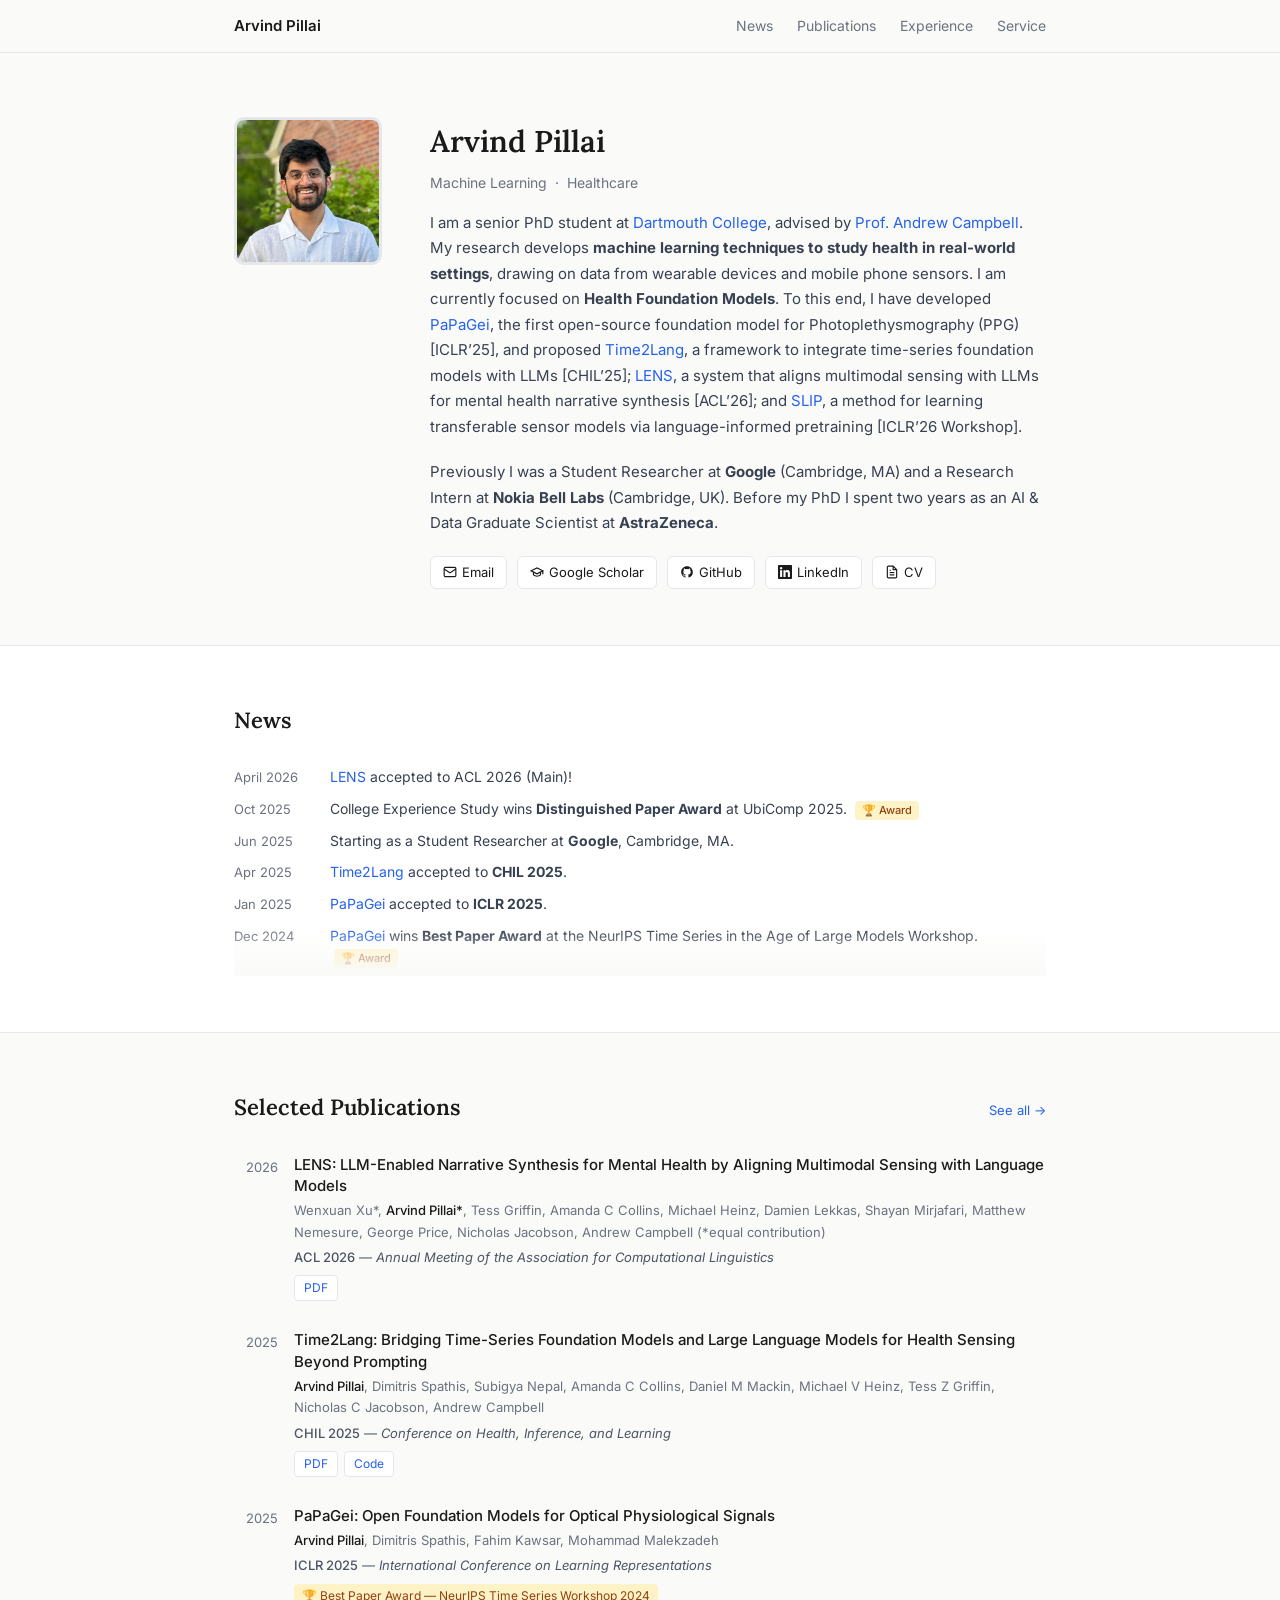
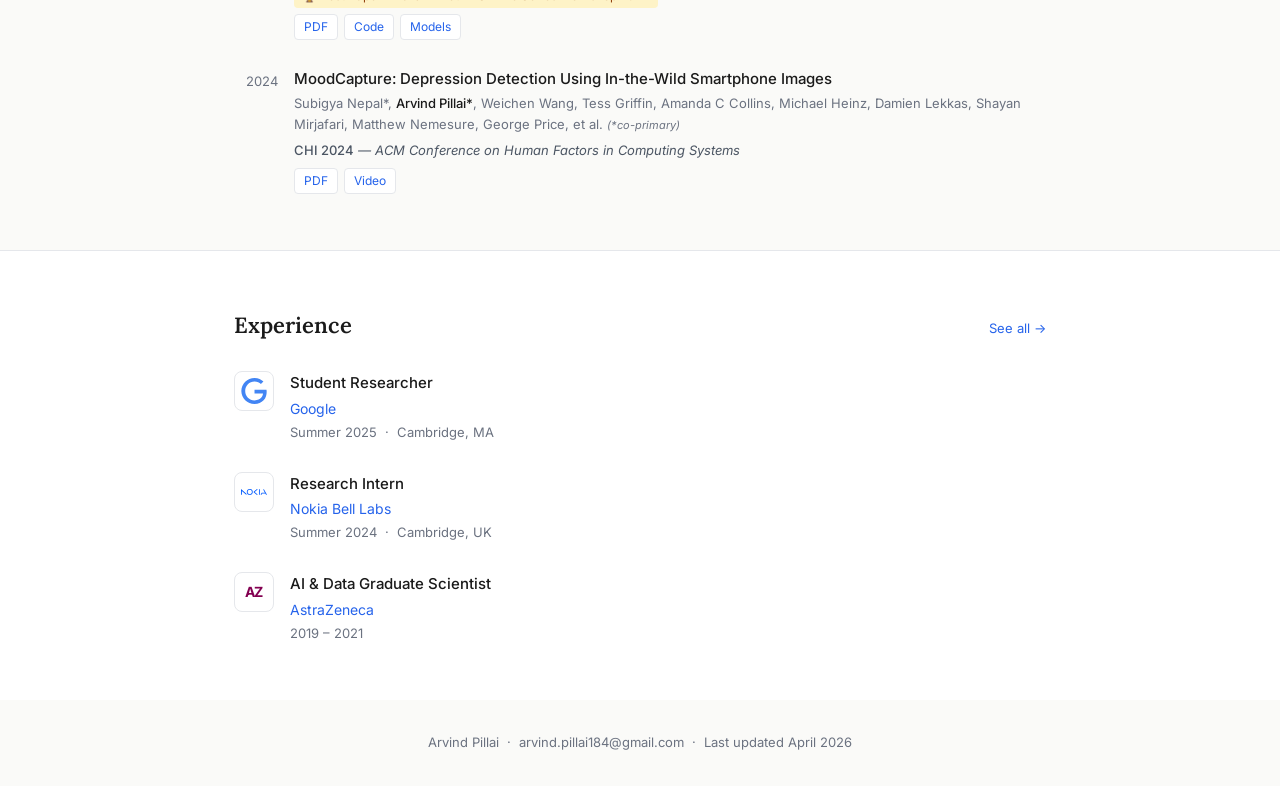
==== index.html @ 7fcdfd25 "update style" ====
<!DOCTYPE html>
<html lang="en">
<head>
  <meta charset="UTF-8" />
  <meta name="viewport" content="width=device-width, initial-scale=1.0" />
  <title>Arvind Pillai</title>
  <link rel="preconnect" href="https://fonts.googleapis.com" />
  <link rel="preconnect" href="https://fonts.gstatic.com" crossorigin />
  <link href="https://fonts.googleapis.com/css2?family=Inter:wght@300;400;500;600&family=Lora:ital,wght@0,400;0,600;1,400&display=swap" rel="stylesheet" />
  <link rel="stylesheet" href="style.css" />
</head>
<body>

<!-- Navigation -->
<nav>
  <div class="nav-inner">
    <a class="nav-name" href="#about">Arvind Pillai</a>
    <div class="nav-links">
      <a href="#news">News</a>
      <a href="publications.html">Publications</a>
      <a href="experience.html">Experience</a>
      <a href="service.html">Service</a>
    </div>
  </div>
</nav>

<!-- About -->
<section id="about">
  <div class="container">
    <div class="hero">
      <div class="hero-photo">
        <img src="assets/arvind.jpg" alt="Arvind Pillai" />
      </div>
      <div class="hero-info">
        <h1>Arvind Pillai</h1>
        <p class="hero-title">Machine Learning &nbsp;·&nbsp; Healthcare</p>
        <p class="hero-bio">
          I am a senior PhD student at <a href="https://home.dartmouth.edu" class="accent-link">Dartmouth College</a>,
          advised by <a href="https://www.cs.dartmouth.edu/~campbell/" class="accent-link">Prof. Andrew Campbell</a>.
          My research develops <strong>machine learning techniques to study health in real-world settings</strong>,
          drawing on data from wearable devices and mobile phone sensors. I am currently focused on <strong>Health Foundation Models</strong>.
          To this end, I have developed <a href="https://arxiv.org/abs/2410.20542" class="accent-link">PaPaGei</a>,
          the first open-source foundation model for Photoplethysmography (PPG) [ICLR’25], and proposed <a href="https://arxiv.org/abs/2502.07608" class="accent-link">Time2Lang</a>, a framework to integrate time-series foundation models with LLMs [CHIL’25]; <a href="https://arxiv.org/abs/2512.23025" class="accent-link">LENS</a>, a system that aligns multimodal sensing with LLMs for mental health narrative synthesis [ACL’26]; and <a href="https://arxiv.org/abs/2603.11950" class="accent-link">SLIP</a>, a method for learning transferable sensor models via language-informed pretraining [ICLR’26 Workshop].
        </p>
        <p class="hero-bio" style="margin-bottom:20px">
          Previously I was a Student Researcher at <strong>Google</strong> (Cambridge, MA) and
          a Research Intern at <strong>Nokia Bell Labs</strong> (Cambridge, UK).
          Before my PhD I spent two years as an AI &amp; Data Graduate Scientist at <strong>AstraZeneca</strong>.
        </p>
        <div class="hero-links">
          <a href="mailto:arvind.pillai184@gmail.com">
            <svg width="14" height="14" viewBox="0 0 24 24" fill="none" stroke="currentColor" stroke-width="2"><rect x="2" y="4" width="20" height="16" rx="2"/><path d="m22 7-8.97 5.7a1.94 1.94 0 0 1-2.06 0L2 7"/></svg>
            Email
          </a>
          <a href="https://scholar.google.com/citations?user=XvaYhvEAAAAJ" target="_blank">
            <svg width="14" height="14" viewBox="0 0 24 24" fill="none" stroke="currentColor" stroke-width="2"><path d="M22 10v6M2 10l10-5 10 5-10 5z"/><path d="M6 12v5c3 3 9 3 12 0v-5"/></svg>
            Google Scholar
          </a>
          <a href="https://github.com/arvind1609" target="_blank">
            <svg width="14" height="14" viewBox="0 0 24 24" fill="currentColor"><path d="M12 2C6.477 2 2 6.484 2 12.017c0 4.425 2.865 8.18 6.839 9.504.5.092.682-.217.682-.483 0-.237-.008-.868-.013-1.703-2.782.605-3.369-1.343-3.369-1.343-.454-1.158-1.11-1.466-1.11-1.466-.908-.62.069-.608.069-.608 1.003.07 1.531 1.032 1.531 1.032.892 1.53 2.341 1.088 2.91.832.092-.647.35-1.088.636-1.338-2.22-.253-4.555-1.113-4.555-4.951 0-1.093.39-1.988 1.029-2.688-.103-.253-.446-1.272.098-2.65 0 0 .84-.27 2.75 1.026A9.564 9.564 0 0 1 12 6.844a9.59 9.59 0 0 1 2.504.337c1.909-1.296 2.747-1.027 2.747-1.027.546 1.379.202 2.398.1 2.651.64.7 1.028 1.595 1.028 2.688 0 3.848-2.339 4.695-4.566 4.943.359.309.678.92.678 1.855 0 1.338-.012 2.419-.012 2.747 0 .268.18.58.688.482A10.02 10.02 0 0 0 22 12.017C22 6.484 17.522 2 12 2z"/></svg>
            GitHub
          </a>
          <a href="https://linkedin.com/in/arvindpillai184" target="_blank">
            <svg width="14" height="14" viewBox="0 0 24 24" fill="currentColor"><path d="M20.447 20.452h-3.554v-5.569c0-1.328-.027-3.037-1.852-3.037-1.853 0-2.136 1.445-2.136 2.939v5.667H9.351V9h3.414v1.561h.046c.477-.9 1.637-1.85 3.37-1.85 3.601 0 4.267 2.37 4.267 5.455v6.286zM5.337 7.433a2.062 2.062 0 0 1-2.063-2.065 2.064 2.064 0 1 1 2.063 2.065zm1.782 13.019H3.555V9h3.564v11.452zM22.225 0H1.771C.792 0 0 .774 0 1.729v20.542C0 23.227.792 24 1.771 24h20.451C23.2 24 24 23.227 24 22.271V1.729C24 .774 23.2 0 22.222 0h.003z"/></svg>
            LinkedIn
          </a>
          <a href="assets/Arvind_CV_260308.pdf" target="_blank">
            <svg width="14" height="14" viewBox="0 0 24 24" fill="none" stroke="currentColor" stroke-width="2"><path d="M14 2H6a2 2 0 0 0-2 2v16a2 2 0 0 0 2 2h12a2 2 0 0 0 2-2V8z"/><polyline points="14 2 14 8 20 8"/><line x1="16" y1="13" x2="8" y2="13"/><line x1="16" y1="17" x2="8" y2="17"/><polyline points="10 9 9 9 8 9"/></svg>
            CV
          </a>
        </div>
      </div>
    </div>
  </div>
</section>

<!-- News -->
<section id="news">
  <div class="container">
    <h2>News</h2>
    <div class="news-scroll"><div class="news-list">
      <div class="news-item">
        <span class="news-date">April 2026</span>
        <span class="news-text"><a href="https://arxiv.org/abs/2512.23025">LENS</a> accepted to ACL 2026 (Main)!</span>
      </div>
      <div class="news-item">
        <span class="news-date">Oct 2025</span>
        <span class="news-text">College Experience Study wins <strong>Distinguished Paper Award</strong> at UbiComp 2025. <span class="badge badge-award">🏆 Award</span></span>
      </div>
      <div class="news-item">
        <span class="news-date">Jun 2025</span>
        <span class="news-text">Starting as a Student Researcher at <strong>Google</strong>, Cambridge, MA.</span>
      </div>
      <div class="news-item">
        <span class="news-date">Apr 2025</span>
        <span class="news-text"><a href="https://arxiv.org/abs/2502.07608">Time2Lang</a> accepted to <strong>CHIL 2025</strong>.</span>
      </div>
      <div class="news-item">
        <span class="news-date">Jan 2025</span>
        <span class="news-text"><a href="https://arxiv.org/abs/2410.20542">PaPaGei</a> accepted to <strong>ICLR 2025</strong>.</span>
      </div>
      <div class="news-item">
        <span class="news-date">Dec 2024</span>
        <span class="news-text"><a href="https://arxiv.org/abs/2410.20542">PaPaGei</a> wins <strong>Best Paper Award</strong> at the NeurIPS Time Series in the Age of Large Models Workshop. <span class="badge badge-award">🏆 Award</span></span>
      </div>
      <div class="news-item">
        <span class="news-date">Oct 2024</span>
        <span class="news-text"><a href="https://arxiv.org/abs/2410.20542">PaPaGei</a> foundation model released with paper, models, and code.</span>
      </div>
      <div class="news-item">
        <span class="news-date">Jun 2024</span>
        <span class="news-text">Interning at <strong>Nokia Bell Labs</strong>, Cambridge, UK.</span>
      </div>
      <div class="news-item">
        <span class="news-date">May 2024</span>
        <span class="news-text">Presented <a href="https://dl.acm.org/doi/full/10.1145/3613904.3642680">MoodCapture</a> at CHI 2024 in Honolulu.</span>
      </div>
    </div></div>
  </div>
</section>

<!-- Selected Publications -->
<section id="publications">
  <div class="container">
    <div class="section-header">
      <h2>Selected Publications</h2>
      <a class="see-all" href="publications.html">See all →</a>
    </div>
    <div class="pub-list">

      <!-- LENS -->
      <div class="pub">
        <span class="pub-year">2026</span>
        <div class="pub-body">
          <p class="pub-title">LENS: LLM-Enabled Narrative Synthesis for Mental Health by Aligning Multimodal Sensing with Language Models</p>
          <p class="pub-authors">
            Wenxuan Xu*, <span class="me">Arvind Pillai*</span>, Tess Griffin, Amanda C Collins, Michael Heinz, Damien Lekkas, Shayan Mirjafari, Matthew Nemesure, George Price, Nicholas Jacobson, Andrew Campbell
            (*equal contribution)
          </p>
          <p class="pub-venue"><span class="venue-name">ACL 2026</span> — Annual Meeting of the Association for Computational Linguistics</p>
          <div class="pub-links">
            <a class="pub-link" href="https://arxiv.org/abs/2512.23025" target="_blank">PDF</a>
          </div>
        </div>
      </div>

      <!-- Time2Lang -->
      <div class="pub">
        <span class="pub-year">2025</span>
        <div class="pub-body">
          <p class="pub-title">Time2Lang: Bridging Time-Series Foundation Models and Large Language Models for Health Sensing Beyond Prompting</p>
          <p class="pub-authors">
            <span class="me">Arvind Pillai</span>, Dimitris Spathis, Subigya Nepal, Amanda C Collins, Daniel M Mackin, Michael V Heinz, Tess Z Griffin, Nicholas C Jacobson, Andrew Campbell
          </p>
          <p class="pub-venue"><span class="venue-name">CHIL 2025</span> — Conference on Health, Inference, and Learning</p>
          <div class="pub-links">
            <a class="pub-link" href="https://arxiv.org/abs/2502.07608" target="_blank">PDF</a>
            <a class="pub-link" href="https://github.com/arvind1609/time2lang" target="_blank">Code</a>
          </div>
        </div>
      </div>

      <!-- PaPaGei -->
      <div class="pub">
        <span class="pub-year">2025</span>
        <div class="pub-body">
          <p class="pub-title">PaPaGei: Open Foundation Models for Optical Physiological Signals</p>
          <p class="pub-authors">
            <span class="me">Arvind Pillai</span>, Dimitris Spathis, Fahim Kawsar, Mohammad Malekzadeh
          </p>
          <p class="pub-venue"><span class="venue-name">ICLR 2025</span> — International Conference on Learning Representations</p>
          <div class="pub-award">🏆 Best Paper Award — NeurIPS Time Series Workshop 2024</div>
          <div class="pub-links">
            <a class="pub-link" href="https://arxiv.org/abs/2410.20542" target="_blank">PDF</a>
            <a class="pub-link" href="https://github.com/Nokia-Bell-Labs/papagei-foundation-model" target="_blank">Code</a>
            <a class="pub-link" href="https://zenodo.org/records/13983110" target="_blank">Models</a>
          </div>
        </div>
      </div>

      <!-- MoodCapture -->
      <div class="pub">
        <span class="pub-year">2024</span>
        <div class="pub-body">
          <p class="pub-title">MoodCapture: Depression Detection Using In-the-Wild Smartphone Images</p>
          <p class="pub-authors">
            Subigya Nepal*, <span class="me">Arvind Pillai*</span>, Weichen Wang, Tess Griffin, Amanda C Collins, Michael Heinz, Damien Lekkas, Shayan Mirjafari, Matthew Nemesure, George Price, et al.
            <em style="font-size:11px;color:var(--muted)">(*co-primary)</em>
          </p>
          <p class="pub-venue"><span class="venue-name">CHI 2024</span> — ACM Conference on Human Factors in Computing Systems</p>
          <div class="pub-links">
            <a class="pub-link" href="https://dl.acm.org/doi/full/10.1145/3613904.3642680" target="_blank">PDF</a>
            <a class="pub-link" href="https://www.youtube.com/watch?v=RYbqiNaPw-M" target="_blank">Video</a>
          </div>
        </div>
      </div>

    </div>
  </div>
</section>

<!-- Experience -->
<section id="experience">
  <div class="container">
    <div class="section-header">
      <h2>Experience</h2>
      <a class="see-all" href="experience.html">See all →</a>
    </div>
    <div class="exp-list">

      <div class="exp">
        <div class="exp-logo">
          <img src="assets/google.svg" alt="Google" />
        </div>
        <div class="exp-body">
          <p class="exp-role">Student Researcher</p>
          <p class="exp-org">Google</p>
          <p class="exp-meta">Summer 2025 &nbsp;·&nbsp; Cambridge, MA</p>
        </div>
      </div>

      <div class="exp">
        <div class="exp-logo">
          <img src="assets/nokia.svg" alt="Nokia Bell Labs" />
        </div>
        <div class="exp-body">
          <p class="exp-role">Research Intern</p>
          <p class="exp-org">Nokia Bell Labs</p>
          <p class="exp-meta">Summer 2024 &nbsp;·&nbsp; Cambridge, UK</p>
        </div>
      </div>

      <div class="exp">
        <div class="exp-logo">
          <span class="exp-logo-initial" style="color:#830051">AZ</span>
        </div>
        <div class="exp-body">
          <p class="exp-role">AI &amp; Data Graduate Scientist</p>
          <p class="exp-org">AstraZeneca</p>
          <p class="exp-meta">2019 – 2021</p>
        </div>
      </div>

    </div>
  </div>
</section>

<footer>
  <p>
    Arvind Pillai &nbsp;·&nbsp;
    <a href="mailto:arvind.pillai184@gmail.com">arvind.pillai184@gmail.com</a>
    &nbsp;·&nbsp;
    Last updated April 2026
  </p>
</footer>

</body>
</html>
---- style.css ----
*, *::before, *::after { box-sizing: border-box; margin: 0; padding: 0; }

:root {
  --bg:           #fafaf8;
  --surface:      #ffffff;
  --text:         #1a1a1a;
  --muted:        #6b7280;
  --accent:       #2563eb;
  --accent-light: #dbeafe;
  --border:       #e5e7eb;
  --max-w:        860px;
}

html { scroll-behavior: smooth; }

body {
  font-family: 'Inter', sans-serif;
  background: var(--bg);
  color: var(--text);
  line-height: 1.65;
  font-size: 15px;
}

/* ── Nav ── */
nav {
  position: sticky; top: 0; z-index: 100;
  background: rgba(250,250,248,.92);
  backdrop-filter: blur(8px);
  border-bottom: 1px solid var(--border);
}
.nav-inner {
  max-width: var(--max-w);
  margin: 0 auto;
  padding: 0 24px;
  height: 52px;
  display: flex;
  align-items: center;
  justify-content: space-between;
}
.nav-name {
  font-weight: 600;
  font-size: 15px;
  color: var(--text);
  text-decoration: none;
}
.nav-links { display: flex; gap: 24px; }
.nav-links a {
  text-decoration: none;
  color: var(--muted);
  font-size: 14px;
  font-weight: 400;
  transition: color .15s;
}
.nav-links a:hover  { color: var(--accent); }
.nav-links a.active { color: var(--text); font-weight: 500; }

/* ── Layout ── */
.container {
  max-width: var(--max-w);
  margin: 0 auto;
  padding: 0 24px;
}

section { padding: 56px 0; border-bottom: 1px solid var(--border); background: var(--bg); }
section:last-of-type { border-bottom: none; }
#news, #experience { background: var(--surface); }

h1.page-title {
  font-family: 'Lora', serif;
  font-size: 28px;
  font-weight: 600;
  padding: 56px 0 40px;
}

h2 {
  font-family: 'Lora', serif;
  font-size: 22px;
  font-weight: 600;
  margin-bottom: 28px;
  color: var(--text);
}

h3 {
  font-family: 'Lora', serif;
  font-size: 17px;
  font-weight: 600;
  margin-bottom: 20px;
  color: var(--muted);
  text-transform: uppercase;
  letter-spacing: .04em;
  font-style: normal;
}

/* ── Hero ── */
#about { padding-top: 64px; padding-bottom: 56px; }
.hero { display: flex; gap: 48px; align-items: flex-start; }
.hero-photo {
  flex-shrink: 0;
  width: 148px; height: 148px;
  border-radius: 10px;
  background: var(--accent-light);
  overflow: hidden;
  border: 3px solid var(--border);
}
.hero-photo img { width: 100%; height: 100%; object-fit: cover; }
.hero-photo-placeholder {
  width: 100%; height: 100%;
  display: flex; align-items: center; justify-content: center;
  font-size: 48px; color: var(--accent);
  background: var(--accent-light);
}
.hero-info h1 {
  font-family: 'Lora', serif;
  font-size: 30px; font-weight: 600;
  margin-bottom: 4px;
}
.hero-title { color: var(--muted); font-size: 14px; margin-bottom: 16px; }
.hero-bio { font-size: 15px; line-height: 1.7; color: #374151; margin-bottom: 20px; }
.hero-links { display: flex; flex-wrap: wrap; gap: 10px; }
.hero-links a {
  display: inline-flex; align-items: center; gap: 5px;
  padding: 5px 12px;
  border: 1px solid var(--border);
  border-radius: 6px;
  font-size: 13px;
  text-decoration: none;
  color: var(--text);
  background: var(--surface);
  transition: border-color .15s, color .15s;
}
.hero-links a:hover { border-color: var(--accent); color: var(--accent); }

/* ── News ── */
.news-scroll {
  position: relative;
}
.news-scroll::after {
  content: '';
  position: absolute;
  bottom: 0; left: 0; right: 0;
  height: 48px;
  background: linear-gradient(to bottom, transparent, var(--bg));
  pointer-events: none;
}
.news-list {
  display: flex;
  flex-direction: column;
  gap: 10px;
  max-height: 210px;
  overflow-y: auto;
  padding-bottom: 12px;
  scrollbar-width: thin;
  scrollbar-color: var(--border) transparent;
}
.news-list::-webkit-scrollbar { width: 4px; }
.news-list::-webkit-scrollbar-track { background: transparent; }
.news-list::-webkit-scrollbar-thumb { background: var(--border); border-radius: 2px; }
.news-item { display: flex; gap: 16px; font-size: 14px; line-height: 1.55; }
.news-date {
  flex-shrink: 0; width: 80px;
  color: var(--muted); font-size: 13px; padding-top: 1px;
}
.news-text { color: #374151; }
.news-text a { color: var(--accent); text-decoration: none; }
.news-text a:hover { text-decoration: underline; }

/* ── Badges ── */
.badge {
  display: inline-block;
  padding: 1px 7px; border-radius: 4px;
  font-size: 11px; font-weight: 500;
  margin-left: 4px; vertical-align: middle;
}
.badge-award { background: #fef3c7; color: #92400e; }
.badge-new   { background: #dcfce7; color: #166534; }

/* ── Publications ── */
.pub-list { display: flex; flex-direction: column; gap: 28px; }
.pub { display: flex; gap: 16px; }
.pub-year {
  flex-shrink: 0; width: 44px;
  font-size: 13px; color: var(--muted);
  padding-top: 3px; text-align: right;
}
.pub-title {
  font-size: 15px; font-weight: 500;
  color: var(--text); margin-bottom: 3px; line-height: 1.45;
}
.pub-authors { font-size: 13px; color: var(--muted); margin-bottom: 4px; }
.pub-authors .me { color: var(--text); font-weight: 500; }
.pub-venue {
  font-size: 13px; color: #4b5563;
  font-style: italic; margin-bottom: 7px;
}
.pub-venue .venue-name { font-style: normal; font-weight: 500; }
.pub-links { display: flex; flex-wrap: wrap; gap: 6px; }
.pub-link {
  font-size: 12px; padding: 2px 9px;
  border-radius: 4px; text-decoration: none;
  border: 1px solid var(--border);
  color: var(--accent); background: var(--surface);
  transition: background .15s, border-color .15s;
}
.pub-link:hover { background: var(--accent-light); border-color: var(--accent); }
.pub-award {
  display: inline-flex; align-items: center; gap: 4px;
  font-size: 12px; color: #92400e;
  background: #fef3c7; border-radius: 4px;
  padding: 2px 8px; margin-bottom: 6px;
}

/* ── Section header with "see all" link ── */
.section-header {
  display: flex;
  align-items: baseline;
  justify-content: space-between;
  margin-bottom: 28px;
}
.section-header h2 { margin-bottom: 0; }
.see-all {
  font-size: 13px;
  color: var(--accent);
  text-decoration: none;
  white-space: nowrap;
}
.see-all:hover { text-decoration: underline; }

/* ── Experience ── */
.exp-list { display: flex; flex-direction: column; gap: 28px; }
.exp { display: flex; gap: 16px; align-items: flex-start; }
.exp-logo {
  flex-shrink: 0;
  width: 40px; height: 40px;
  border-radius: 8px;
  border: 1px solid var(--border);
  background: var(--surface);
  display: flex; align-items: center; justify-content: center;
  font-size: 18px;
  overflow: hidden;
}
.exp-logo img {
  width: 100%; height: 100%;
  object-fit: contain;
  padding: 6px;
}
.exp-logo-initial {
  font-size: 14px;
  font-weight: 700;
  letter-spacing: -0.01em;
}
.exp-role { font-size: 15px; font-weight: 500; }
.exp-org  { font-size: 14px; color: var(--accent); margin-top: 1px; }
.exp-meta { font-size: 13px; color: var(--muted); margin-top: 2px; }
.exp-desc { font-size: 14px; color: #374151; margin-top: 6px; line-height: 1.6; }
.exp-desc ul { padding-left: 18px; margin-top: 4px; }
.exp-desc li { margin-bottom: 3px; }

/* ── Service ── */
.service-list { display: flex; flex-direction: column; gap: 10px; }
.service-item {
  display: flex;
  justify-content: space-between;
  align-items: baseline;
  gap: 16px;
  font-size: 14px;
  padding: 6px 0;
  border-bottom: 1px solid var(--border);
}
.service-item:last-child { border-bottom: none; }
.service-venue { color: #374151; }
.service-years { flex-shrink: 0; color: var(--muted); font-size: 13px; }

/* ── Footer ── */
footer {
  text-align: center;
  padding: 32px 24px;
  font-size: 13px;
  color: var(--muted);
}
footer a { color: var(--muted); text-decoration: none; }
footer a:hover { color: var(--accent); }

/* ── Shared utility ── */
a.accent-link { color: var(--accent); text-decoration: none; }
a.accent-link:hover { text-decoration: underline; }

/* ── Responsive ── */
@media (max-width: 600px) {
  .hero { flex-direction: column; gap: 24px; align-items: center; text-align: center; }
  .hero-links { justify-content: center; }
  .pub { flex-direction: column; gap: 6px; }
  .pub-year { width: auto; text-align: left; }
  .nav-links { gap: 16px; }
  h1.page-title { padding-top: 40px; }
}
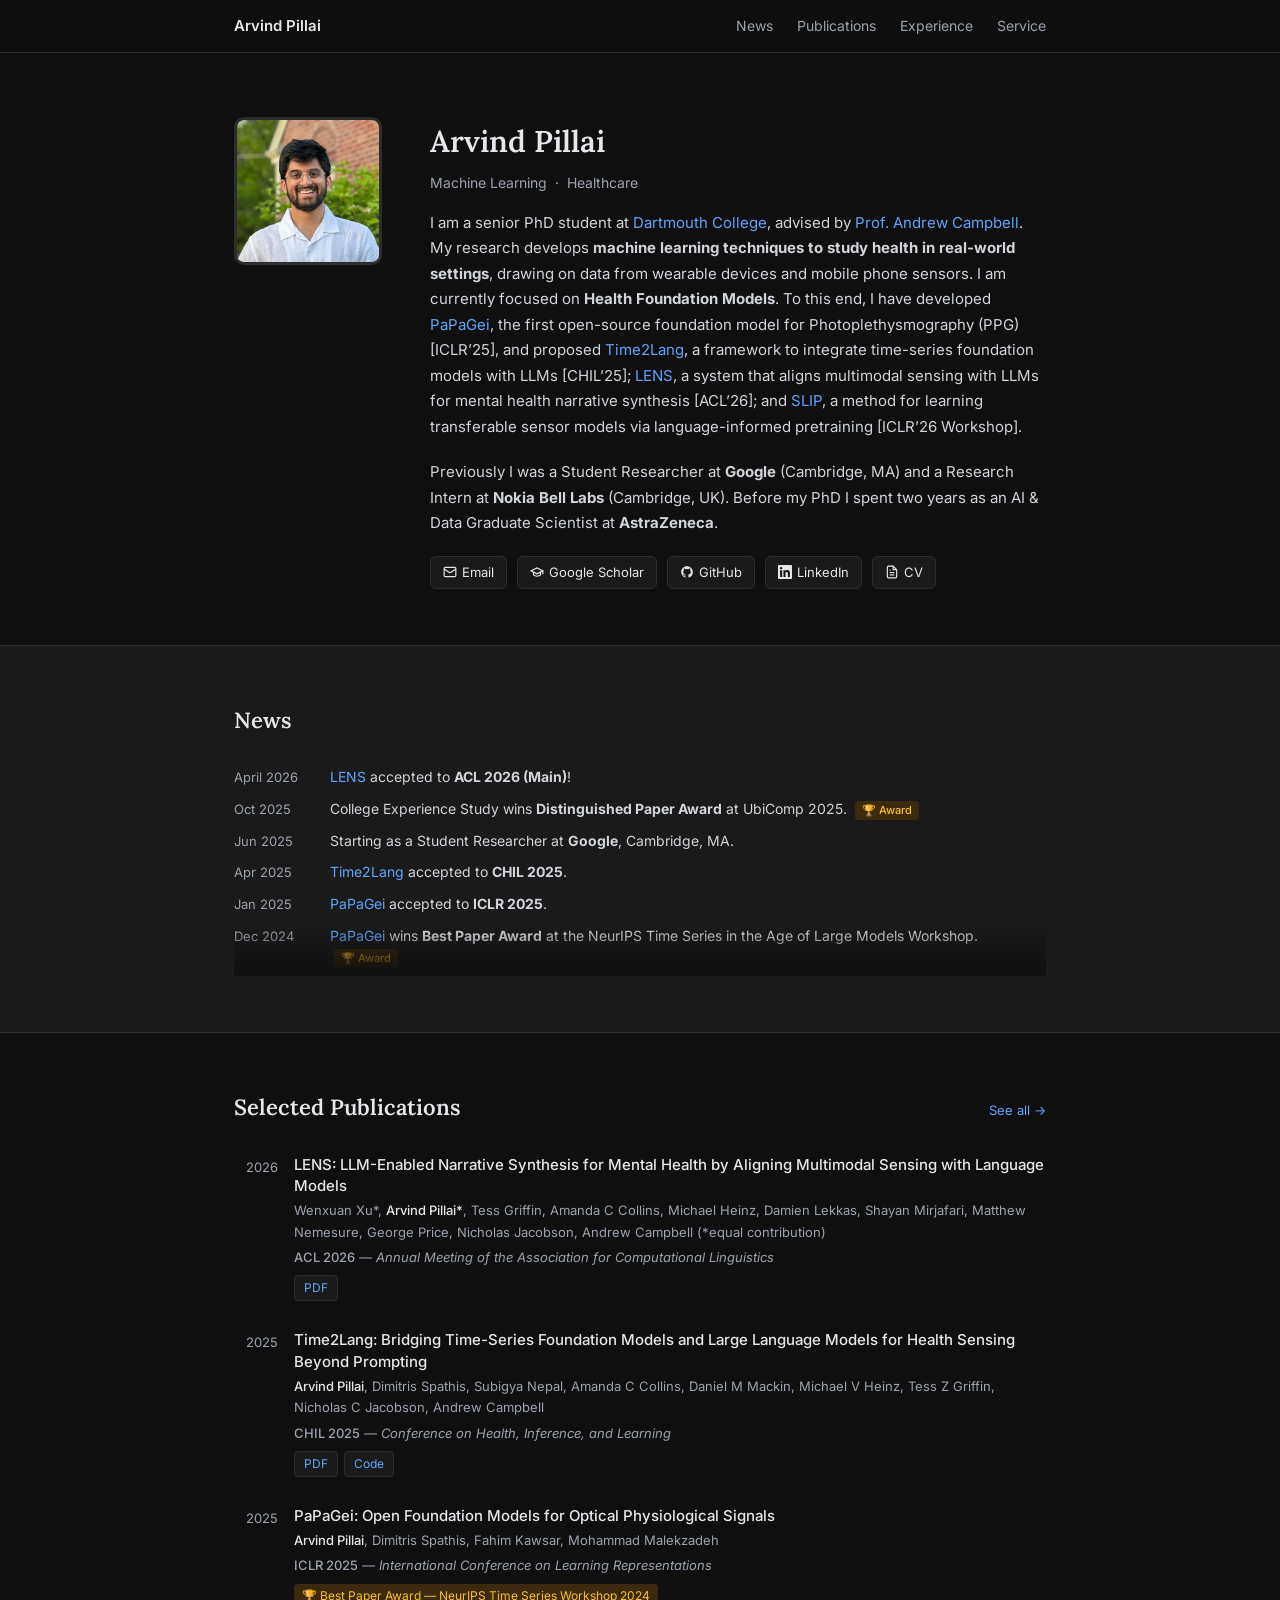
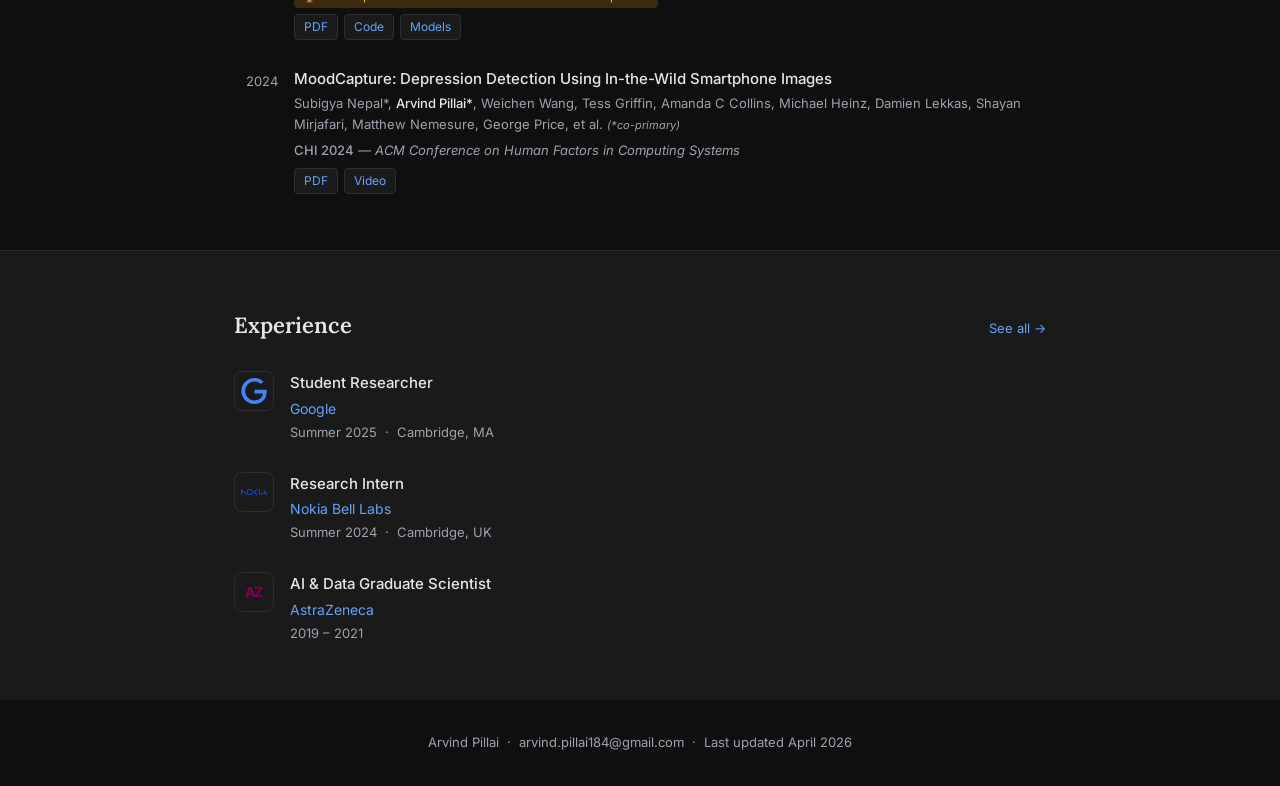
==== commit 559ee817: "bold" ====
--- a/index.html
+++ b/index.html
@@ -81,7 +81,7 @@
     <div class="news-scroll"><div class="news-list">
       <div class="news-item">
         <span class="news-date">April 2026</span>
-        <span class="news-text"><a href="https://arxiv.org/abs/2512.23025">LENS</a> accepted to ACL 2026 (Main)!</span>
+        <span class="news-text"><a href="https://arxiv.org/abs/2512.23025">LENS</a> accepted to <strong>ACL 2026 (Main)</strong>!</span>
       </div>
       <div class="news-item">
         <span class="news-date">Oct 2025</span>
--- a/style.css
+++ b/style.css
@@ -1,13 +1,14 @@
 *, *::before, *::after { box-sizing: border-box; margin: 0; padding: 0; }
 
 :root {
-  --bg:           #fafaf8;
-  --surface:      #ffffff;
-  --text:         #1a1a1a;
-  --muted:        #6b7280;
-  --accent:       #2563eb;
-  --accent-light: #dbeafe;
-  --border:       #e5e7eb;
+  color-scheme: dark;
+  --bg:           #0f0f0f;
+  --surface:      #1a1a1a;
+  --text:         #e5e7eb;
+  --muted:        #9ca3af;
+  --accent:       #60a5fa;
+  --accent-light: #1e3a5f;
+  --border:       #2d2d2d;
   --max-w:        860px;
 }
 
@@ -24,7 +25,7 @@
 /* ── Nav ── */
 nav {
   position: sticky; top: 0; z-index: 100;
-  background: rgba(250,250,248,.92);
+  background: rgba(15,15,15,.92);
   backdrop-filter: blur(8px);
   border-bottom: 1px solid var(--border);
 }
@@ -115,7 +116,7 @@
   margin-bottom: 4px;
 }
 .hero-title { color: var(--muted); font-size: 14px; margin-bottom: 16px; }
-.hero-bio { font-size: 15px; line-height: 1.7; color: #374151; margin-bottom: 20px; }
+.hero-bio { font-size: 15px; line-height: 1.7; color: #d1d5db; margin-bottom: 20px; }
 .hero-links { display: flex; flex-wrap: wrap; gap: 10px; }
 .hero-links a {
   display: inline-flex; align-items: center; gap: 5px;
@@ -160,7 +161,7 @@
   flex-shrink: 0; width: 80px;
   color: var(--muted); font-size: 13px; padding-top: 1px;
 }
-.news-text { color: #374151; }
+.news-text { color: #d1d5db; }
 .news-text a { color: var(--accent); text-decoration: none; }
 .news-text a:hover { text-decoration: underline; }
 
@@ -171,8 +172,8 @@
   font-size: 11px; font-weight: 500;
   margin-left: 4px; vertical-align: middle;
 }
-.badge-award { background: #fef3c7; color: #92400e; }
-.badge-new   { background: #dcfce7; color: #166534; }
+.badge-award { background: #3b2a0e; color: #fbbf24; }
+.badge-new   { background: #0f2d1a; color: #4ade80; }
 
 /* ── Publications ── */
 .pub-list { display: flex; flex-direction: column; gap: 28px; }
@@ -189,7 +190,7 @@
 .pub-authors { font-size: 13px; color: var(--muted); margin-bottom: 4px; }
 .pub-authors .me { color: var(--text); font-weight: 500; }
 .pub-venue {
-  font-size: 13px; color: #4b5563;
+  font-size: 13px; color: #9ca3af;
   font-style: italic; margin-bottom: 7px;
 }
 .pub-venue .venue-name { font-style: normal; font-weight: 500; }
@@ -204,8 +205,8 @@
 .pub-link:hover { background: var(--accent-light); border-color: var(--accent); }
 .pub-award {
   display: inline-flex; align-items: center; gap: 4px;
-  font-size: 12px; color: #92400e;
-  background: #fef3c7; border-radius: 4px;
+  font-size: 12px; color: #fbbf24;
+  background: #3b2a0e; border-radius: 4px;
   padding: 2px 8px; margin-bottom: 6px;
 }
 
@@ -251,7 +252,7 @@
 .exp-role { font-size: 15px; font-weight: 500; }
 .exp-org  { font-size: 14px; color: var(--accent); margin-top: 1px; }
 .exp-meta { font-size: 13px; color: var(--muted); margin-top: 2px; }
-.exp-desc { font-size: 14px; color: #374151; margin-top: 6px; line-height: 1.6; }
+.exp-desc { font-size: 14px; color: #d1d5db; margin-top: 6px; line-height: 1.6; }
 .exp-desc ul { padding-left: 18px; margin-top: 4px; }
 .exp-desc li { margin-bottom: 3px; }
 
@@ -267,7 +268,7 @@
   border-bottom: 1px solid var(--border);
 }
 .service-item:last-child { border-bottom: none; }
-.service-venue { color: #374151; }
+.service-venue { color: #d1d5db; }
 .service-years { flex-shrink: 0; color: var(--muted); font-size: 13px; }
 
 /* ── Footer ── */
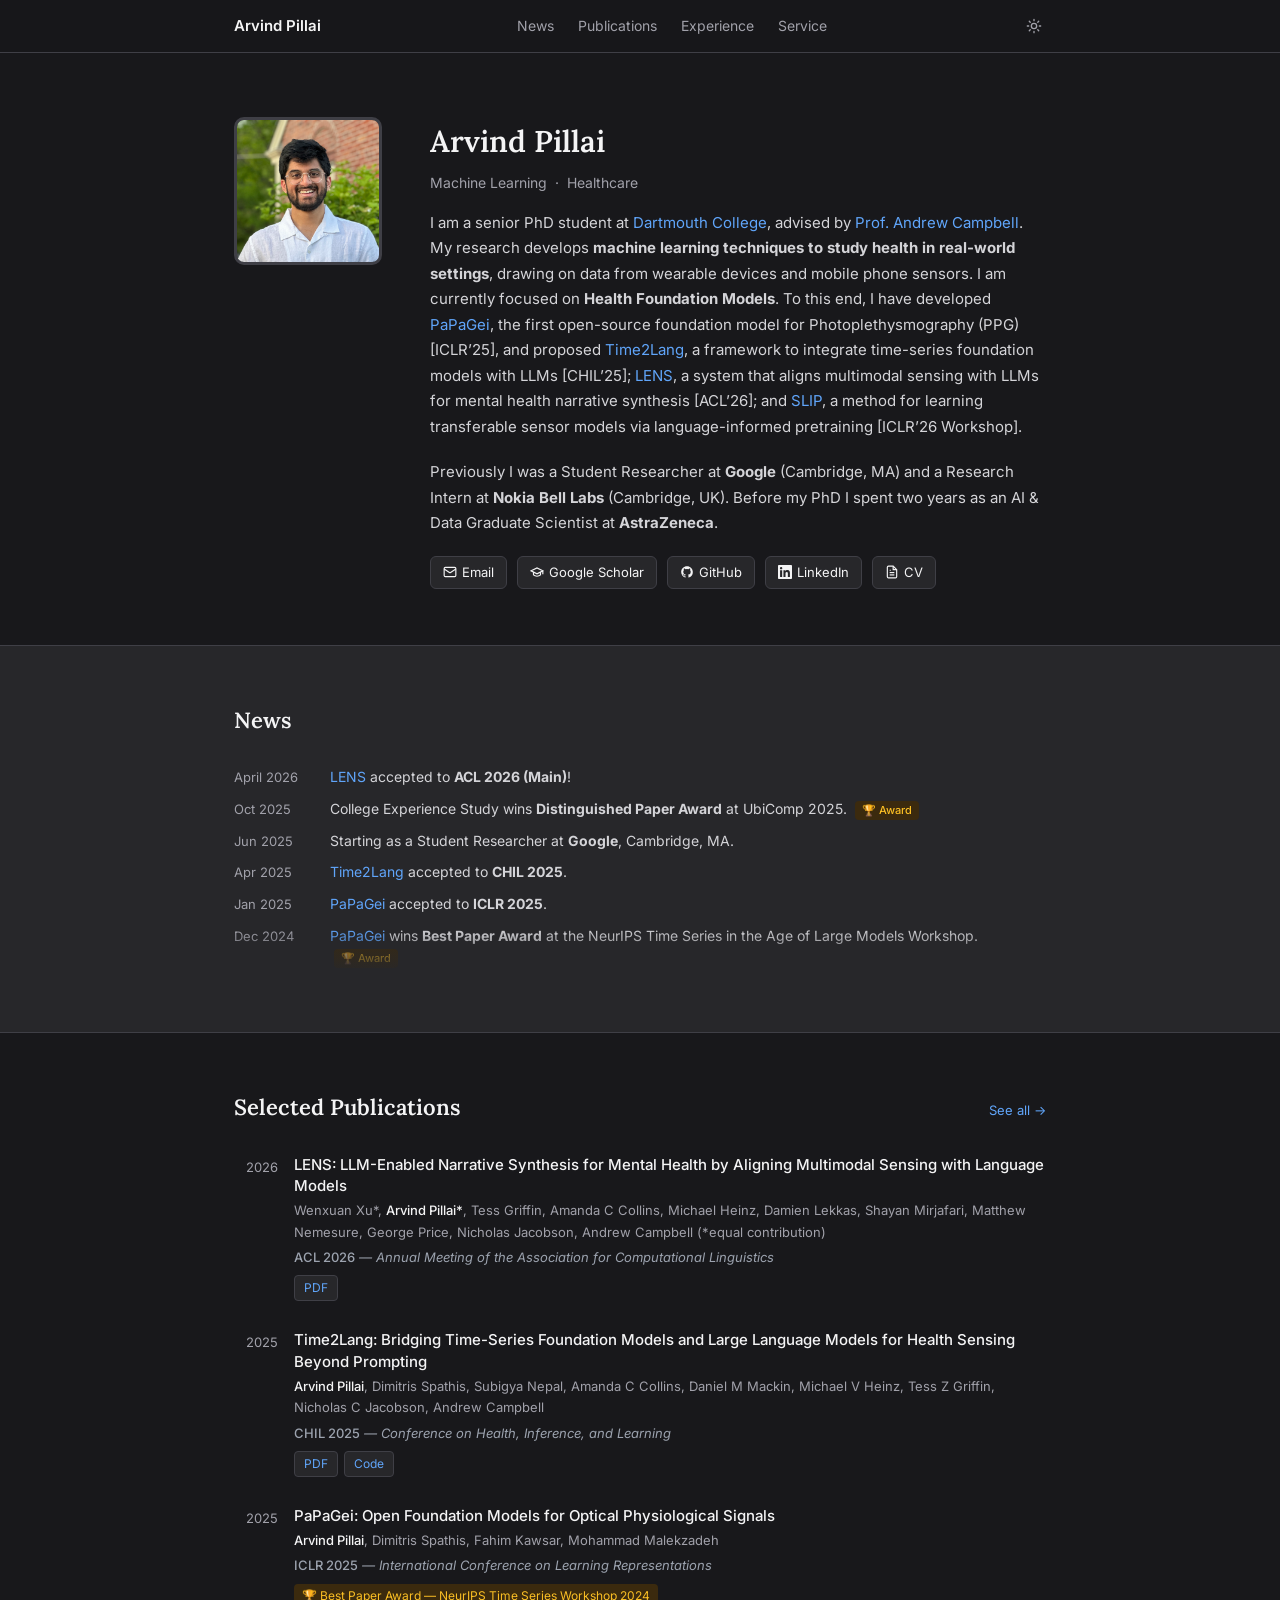
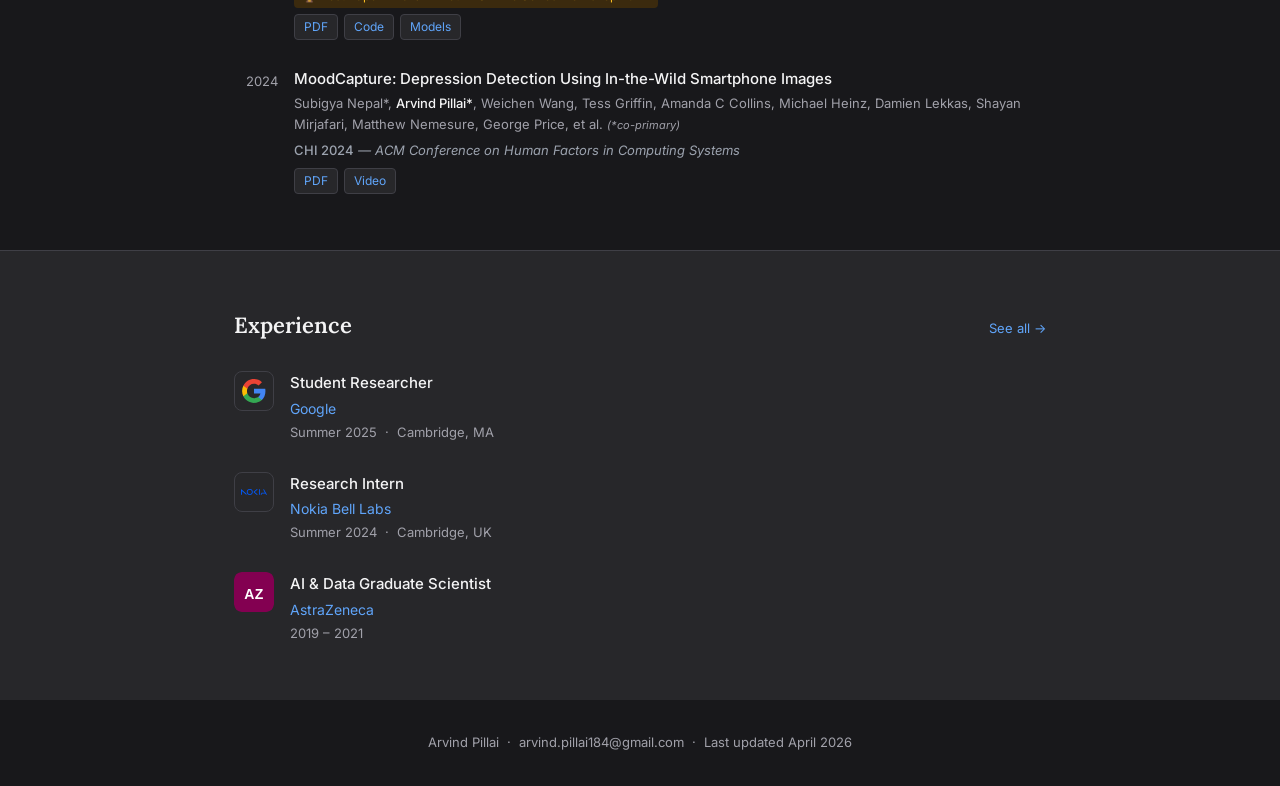
==== commit efeb7c81: "styles" ====
--- a/index.html
+++ b/index.html
@@ -8,6 +8,7 @@
   <link rel="preconnect" href="https://fonts.gstatic.com" crossorigin />
   <link href="https://fonts.googleapis.com/css2?family=Inter:wght@300;400;500;600&family=Lora:ital,wght@0,400;0,600;1,400&display=swap" rel="stylesheet" />
   <link rel="stylesheet" href="style.css" />
+  <script>(function(){var t=localStorage.getItem('theme')||'dark';document.documentElement.setAttribute('data-theme',t);})();</script>
 </head>
 <body>
 
@@ -21,6 +22,10 @@
       <a href="experience.html">Experience</a>
       <a href="service.html">Service</a>
     </div>
+    <button class="theme-toggle" id="theme-toggle" aria-label="Toggle light/dark mode">
+      <svg class="icon-sun" width="16" height="16" viewBox="0 0 24 24" fill="none" stroke="currentColor" stroke-width="2" stroke-linecap="round" stroke-linejoin="round"><circle cx="12" cy="12" r="4"/><path d="M12 2v2M12 20v2M4.93 4.93l1.41 1.41M17.66 17.66l1.41 1.41M2 12h2M20 12h2M4.93 19.07l1.41-1.41M17.66 6.34l1.41-1.41"/></svg>
+      <svg class="icon-moon" width="16" height="16" viewBox="0 0 24 24" fill="none" stroke="currentColor" stroke-width="2" stroke-linecap="round" stroke-linejoin="round"><path d="M21 12.79A9 9 0 1 1 11.21 3 7 7 0 0 0 21 12.79z"/></svg>
+    </button>
   </div>
 </nav>
 
@@ -231,8 +236,8 @@
       </div>
 
       <div class="exp">
-        <div class="exp-logo">
-          <span class="exp-logo-initial" style="color:#830051">AZ</span>
+        <div class="exp-logo" style="padding:0;border:none;background:none;">
+          <img src="assets/astrazeneca.svg" alt="AstraZeneca" style="padding:0;border-radius:7px;" />
         </div>
         <div class="exp-body">
           <p class="exp-role">AI &amp; Data Graduate Scientist</p>
@@ -254,5 +259,13 @@
   </p>
 </footer>
 
+<script>
+  document.getElementById('theme-toggle').addEventListener('click', function() {
+    var html = document.documentElement;
+    var next = html.getAttribute('data-theme') === 'light' ? 'dark' : 'light';
+    html.setAttribute('data-theme', next);
+    localStorage.setItem('theme', next);
+  });
+</script>
 </body>
 </html>
--- a/style.css
+++ b/style.css
@@ -2,14 +2,29 @@
 
 :root {
   color-scheme: dark;
-  --bg:           #0f0f0f;
-  --surface:      #1a1a1a;
-  --text:         #e5e7eb;
-  --muted:        #9ca3af;
-  --accent:       #60a5fa;
-  --accent-light: #1e3a5f;
-  --border:       #2d2d2d;
-  --max-w:        860px;
+  --bg:             #18181b;
+  --surface:        #27272a;
+  --text:           #f4f4f5;
+  --muted:          #a1a1aa;
+  --accent:         #60a5fa;
+  --accent-light:   #1e3a5f;
+  --border:         #3f3f46;
+  --text-secondary: #d4d4d8;
+  --nav-bg:         rgba(24,24,27,.92);
+  --max-w:          860px;
+}
+
+[data-theme="light"] {
+  color-scheme: light;
+  --bg:             #ffffff;
+  --surface:        #f3f4f6;
+  --text:           #111827;
+  --muted:          #6b7280;
+  --accent:         #2563eb;
+  --accent-light:   #dbeafe;
+  --border:         #e5e7eb;
+  --text-secondary: #374151;
+  --nav-bg:         rgba(255,255,255,0.92);
 }
 
 html { scroll-behavior: smooth; }
@@ -25,7 +40,7 @@
 /* ── Nav ── */
 nav {
   position: sticky; top: 0; z-index: 100;
-  background: rgba(15,15,15,.92);
+  background: var(--nav-bg);
   backdrop-filter: blur(8px);
   border-bottom: 1px solid var(--border);
 }
@@ -116,7 +131,7 @@
   margin-bottom: 4px;
 }
 .hero-title { color: var(--muted); font-size: 14px; margin-bottom: 16px; }
-.hero-bio { font-size: 15px; line-height: 1.7; color: #d1d5db; margin-bottom: 20px; }
+.hero-bio { font-size: 15px; line-height: 1.7; color: var(--text-secondary); margin-bottom: 20px; }
 .hero-links { display: flex; flex-wrap: wrap; gap: 10px; }
 .hero-links a {
   display: inline-flex; align-items: center; gap: 5px;
@@ -140,7 +155,7 @@
   position: absolute;
   bottom: 0; left: 0; right: 0;
   height: 48px;
-  background: linear-gradient(to bottom, transparent, var(--bg));
+  background: linear-gradient(to bottom, transparent, var(--surface));
   pointer-events: none;
 }
 .news-list {
@@ -161,7 +176,7 @@
   flex-shrink: 0; width: 80px;
   color: var(--muted); font-size: 13px; padding-top: 1px;
 }
-.news-text { color: #d1d5db; }
+.news-text { color: var(--text-secondary); }
 .news-text a { color: var(--accent); text-decoration: none; }
 .news-text a:hover { text-decoration: underline; }
 
@@ -252,7 +267,7 @@
 .exp-role { font-size: 15px; font-weight: 500; }
 .exp-org  { font-size: 14px; color: var(--accent); margin-top: 1px; }
 .exp-meta { font-size: 13px; color: var(--muted); margin-top: 2px; }
-.exp-desc { font-size: 14px; color: #d1d5db; margin-top: 6px; line-height: 1.6; }
+.exp-desc { font-size: 14px; color: var(--text-secondary); margin-top: 6px; line-height: 1.6; }
 .exp-desc ul { padding-left: 18px; margin-top: 4px; }
 .exp-desc li { margin-bottom: 3px; }
 
@@ -268,7 +283,7 @@
   border-bottom: 1px solid var(--border);
 }
 .service-item:last-child { border-bottom: none; }
-.service-venue { color: #d1d5db; }
+.service-venue { color: var(--text-secondary); }
 .service-years { flex-shrink: 0; color: var(--muted); font-size: 13px; }
 
 /* ── Footer ── */
@@ -284,6 +299,20 @@
 /* ── Shared utility ── */
 a.accent-link { color: var(--accent); text-decoration: none; }
 a.accent-link:hover { text-decoration: underline; }
+
+/* ── Theme toggle ── */
+.theme-toggle {
+  background: none; border: none; cursor: pointer;
+  color: var(--muted); padding: 4px;
+  display: flex; align-items: center; justify-content: center;
+  border-radius: 6px;
+  transition: color .15s, background .15s;
+  flex-shrink: 0;
+}
+.theme-toggle:hover { color: var(--text); background: var(--surface); }
+.icon-moon { display: none; }
+[data-theme="light"] .icon-sun  { display: none; }
+[data-theme="light"] .icon-moon { display: block; }
 
 /* ── Responsive ── */
 @media (max-width: 600px) {
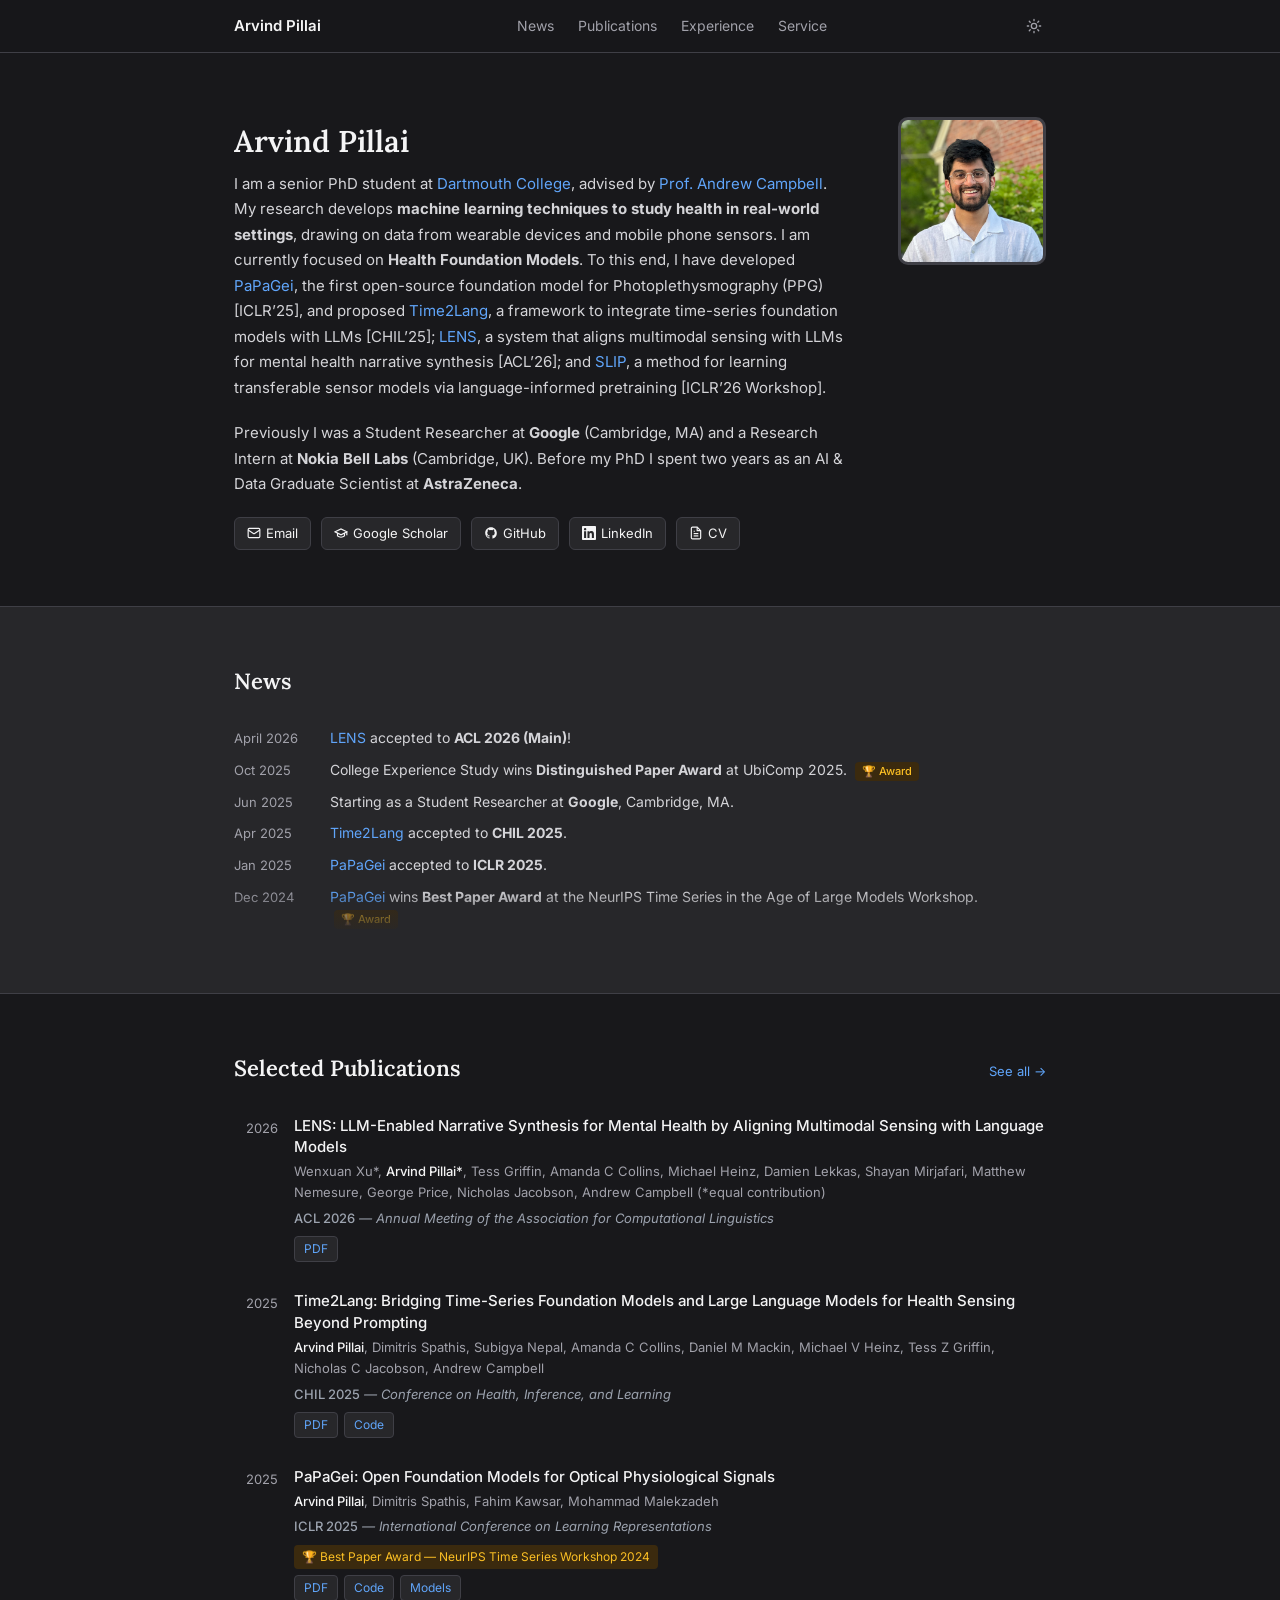
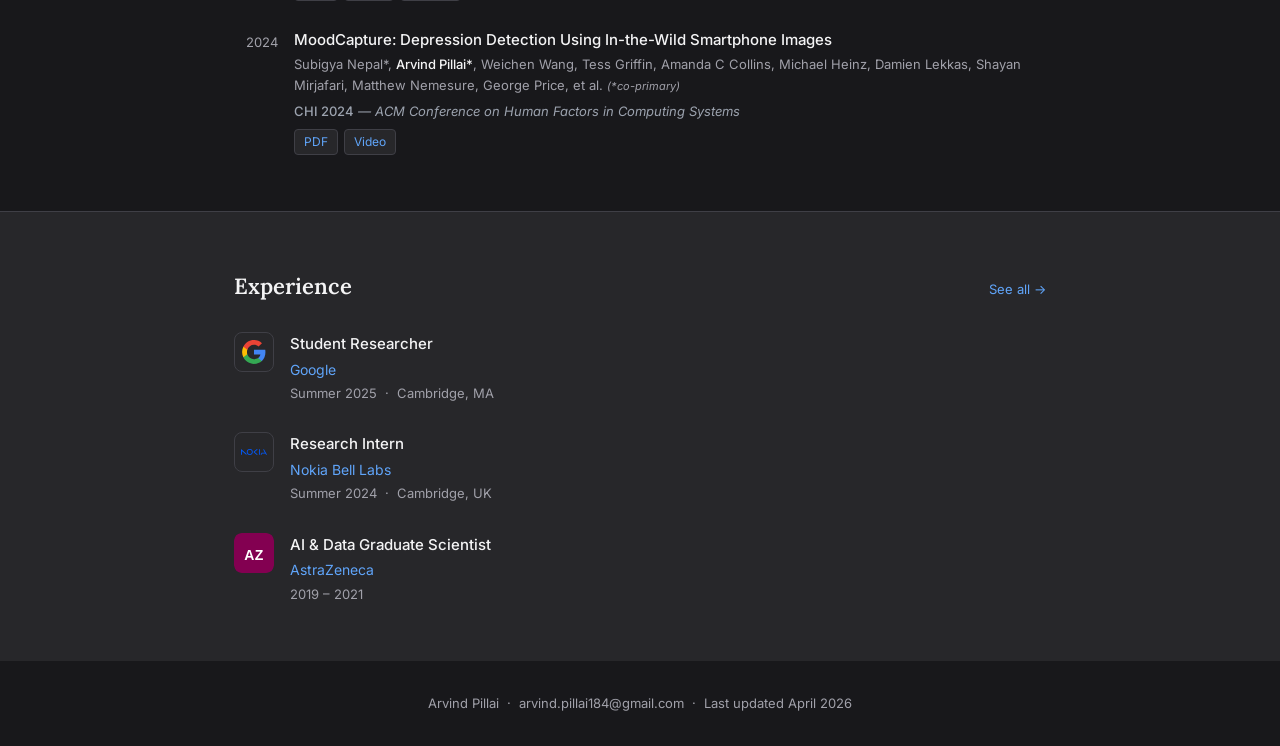
==== commit 037121b3: "profile" ====
--- a/index.html
+++ b/index.html
@@ -38,8 +38,7 @@
       </div>
       <div class="hero-info">
         <h1>Arvind Pillai</h1>
-        <p class="hero-title">Machine Learning &nbsp;·&nbsp; Healthcare</p>
-        <p class="hero-bio">
+<p class="hero-bio">
           I am a senior PhD student at <a href="https://home.dartmouth.edu" class="accent-link">Dartmouth College</a>,
           advised by <a href="https://www.cs.dartmouth.edu/~campbell/" class="accent-link">Prof. Andrew Campbell</a>.
           My research develops <strong>machine learning techniques to study health in real-world settings</strong>,
@@ -69,7 +68,7 @@
             <svg width="14" height="14" viewBox="0 0 24 24" fill="currentColor"><path d="M20.447 20.452h-3.554v-5.569c0-1.328-.027-3.037-1.852-3.037-1.853 0-2.136 1.445-2.136 2.939v5.667H9.351V9h3.414v1.561h.046c.477-.9 1.637-1.85 3.37-1.85 3.601 0 4.267 2.37 4.267 5.455v6.286zM5.337 7.433a2.062 2.062 0 0 1-2.063-2.065 2.064 2.064 0 1 1 2.063 2.065zm1.782 13.019H3.555V9h3.564v11.452zM22.225 0H1.771C.792 0 0 .774 0 1.729v20.542C0 23.227.792 24 1.771 24h20.451C23.2 24 24 23.227 24 22.271V1.729C24 .774 23.2 0 22.222 0h.003z"/></svg>
             LinkedIn
           </a>
-          <a href="assets/Arvind_CV_260308.pdf" target="_blank">
+          <a href="assets/Arvind_CV_260415.pdf" target="_blank">
             <svg width="14" height="14" viewBox="0 0 24 24" fill="none" stroke="currentColor" stroke-width="2"><path d="M14 2H6a2 2 0 0 0-2 2v16a2 2 0 0 0 2 2h12a2 2 0 0 0 2-2V8z"/><polyline points="14 2 14 8 20 8"/><line x1="16" y1="13" x2="8" y2="13"/><line x1="16" y1="17" x2="8" y2="17"/><polyline points="10 9 9 9 8 9"/></svg>
             CV
           </a>
--- a/style.css
+++ b/style.css
@@ -109,7 +109,7 @@
 
 /* ── Hero ── */
 #about { padding-top: 64px; padding-bottom: 56px; }
-.hero { display: flex; gap: 48px; align-items: flex-start; }
+.hero { display: flex; gap: 48px; align-items: flex-start; flex-direction: row-reverse; }
 .hero-photo {
   flex-shrink: 0;
   width: 148px; height: 148px;
@@ -316,7 +316,7 @@
 
 /* ── Responsive ── */
 @media (max-width: 600px) {
-  .hero { flex-direction: column; gap: 24px; align-items: center; text-align: center; }
+  .hero { flex-direction: column; gap: 24px; align-items: center; text-align: center; justify-content: center; }
   .hero-links { justify-content: center; }
   .pub { flex-direction: column; gap: 6px; }
   .pub-year { width: auto; text-align: left; }
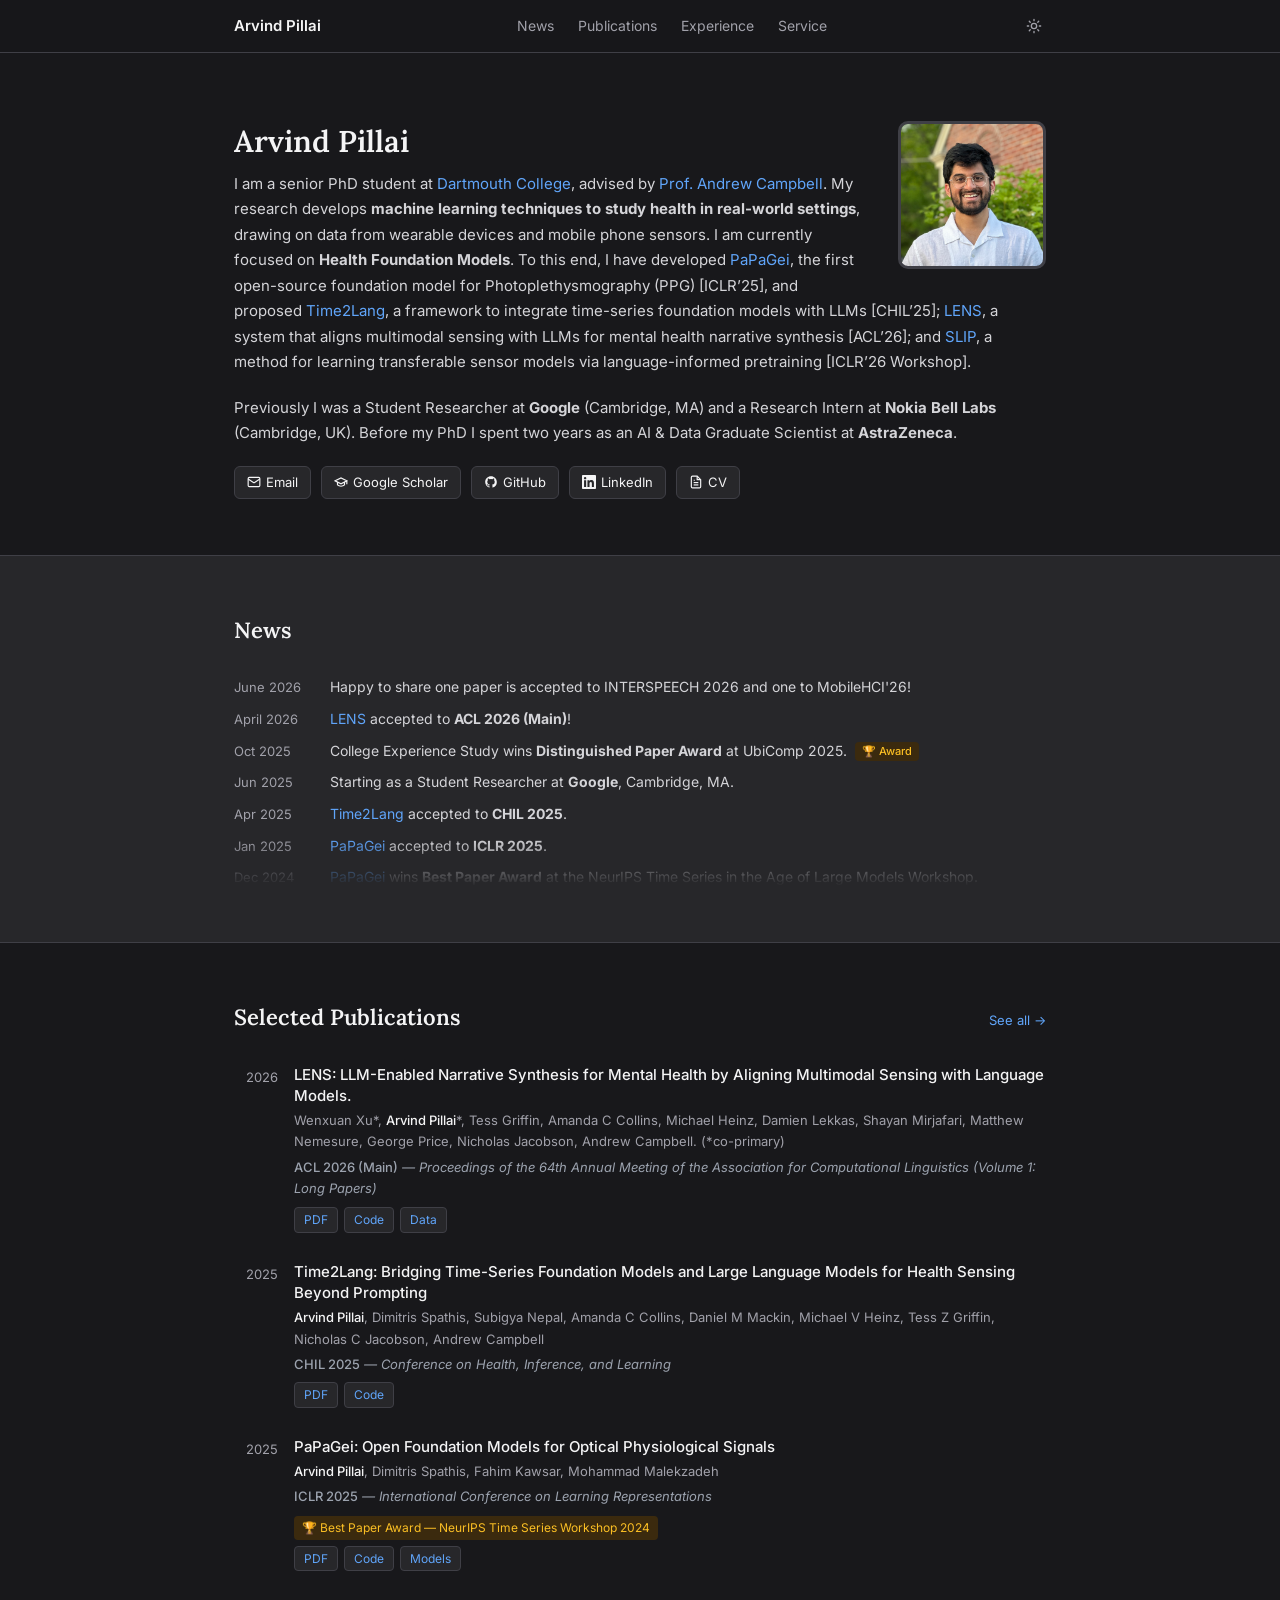
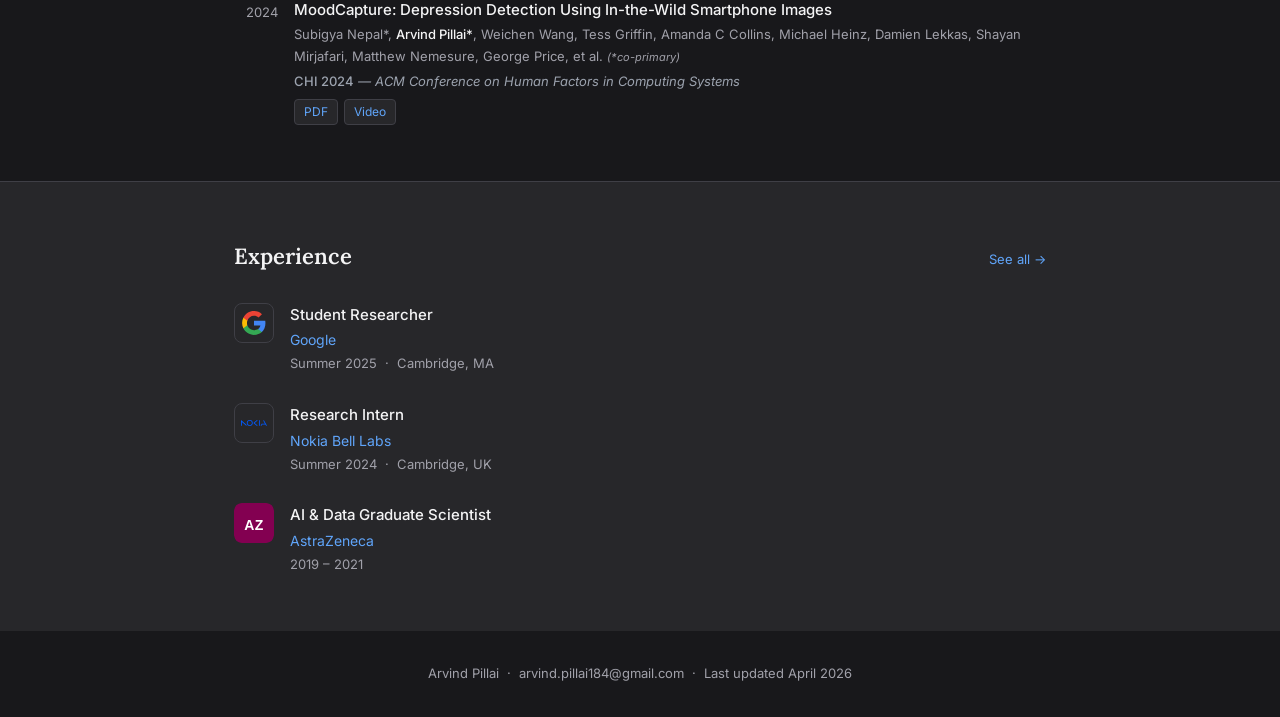
==== commit 3717224d: "update papers and cv" ====
--- a/index.html
+++ b/index.html
@@ -68,7 +68,7 @@
             <svg width="14" height="14" viewBox="0 0 24 24" fill="currentColor"><path d="M20.447 20.452h-3.554v-5.569c0-1.328-.027-3.037-1.852-3.037-1.853 0-2.136 1.445-2.136 2.939v5.667H9.351V9h3.414v1.561h.046c.477-.9 1.637-1.85 3.37-1.85 3.601 0 4.267 2.37 4.267 5.455v6.286zM5.337 7.433a2.062 2.062 0 0 1-2.063-2.065 2.064 2.064 0 1 1 2.063 2.065zm1.782 13.019H3.555V9h3.564v11.452zM22.225 0H1.771C.792 0 0 .774 0 1.729v20.542C0 23.227.792 24 1.771 24h20.451C23.2 24 24 23.227 24 22.271V1.729C24 .774 23.2 0 22.222 0h.003z"/></svg>
             LinkedIn
           </a>
-          <a href="assets/Arvind_CV_260415.pdf" target="_blank">
+          <a href="assets/Arvind_CV_26040610.pdf" target="_blank">
             <svg width="14" height="14" viewBox="0 0 24 24" fill="none" stroke="currentColor" stroke-width="2"><path d="M14 2H6a2 2 0 0 0-2 2v16a2 2 0 0 0 2 2h12a2 2 0 0 0 2-2V8z"/><polyline points="14 2 14 8 20 8"/><line x1="16" y1="13" x2="8" y2="13"/><line x1="16" y1="17" x2="8" y2="17"/><polyline points="10 9 9 9 8 9"/></svg>
             CV
           </a>
@@ -83,6 +83,10 @@
   <div class="container">
     <h2>News</h2>
     <div class="news-scroll"><div class="news-list">
+      <div class="news-item">
+        <span class="news-date">June 2026</span>
+        <span class="news-text">Happy to share one paper is accepted to INTERSPEECH 2026 and one to MobileHCI'26!</span>
+      </div>
       <div class="news-item">
         <span class="news-date">April 2026</span>
         <span class="news-text"><a href="https://arxiv.org/abs/2512.23025">LENS</a> accepted to <strong>ACL 2026 (Main)</strong>!</span>
@@ -136,14 +140,17 @@
       <div class="pub">
         <span class="pub-year">2026</span>
         <div class="pub-body">
-          <p class="pub-title">LENS: LLM-Enabled Narrative Synthesis for Mental Health by Aligning Multimodal Sensing with Language Models</p>
-          <p class="pub-authors">
-            Wenxuan Xu*, <span class="me">Arvind Pillai*</span>, Tess Griffin, Amanda C Collins, Michael Heinz, Damien Lekkas, Shayan Mirjafari, Matthew Nemesure, George Price, Nicholas Jacobson, Andrew Campbell
-            (*equal contribution)
-          </p>
-          <p class="pub-venue"><span class="venue-name">ACL 2026</span> — Annual Meeting of the Association for Computational Linguistics</p>
+          <p class="pub-title">LENS: LLM-Enabled Narrative Synthesis for Mental Health by Aligning Multimodal Sensing with Language Models.</p>
+          <p class="pub-authors">
+            Wenxuan Xu*, <span class="me">Arvind Pillai</span>*, Tess Griffin, Amanda C Collins, Michael Heinz, Damien Lekkas, Shayan Mirjafari, Matthew
+            Nemesure, George Price, Nicholas Jacobson, Andrew Campbell. (*co-primary)
+          </p>
+          <p class="pub-venue"><span class="venue-name">ACL 2026 (Main)</span> — Proceedings of the 64th Annual Meeting of the
+            Association for Computational Linguistics (Volume 1: Long Papers)</p>
           <div class="pub-links">
             <a class="pub-link" href="https://arxiv.org/abs/2512.23025" target="_blank">PDF</a>
+            <a class="pub-link" href="https://github.com/Wen-xuan-Xu/LENS" target="_blank">Code</a>
+            <a class="pub-link" href="https://nda.nih.gov/edit_collection.html?id=3634" target="_blank">Data</a>
           </div>
         </div>
       </div>
--- a/style.css
+++ b/style.css
@@ -109,9 +109,10 @@
 
 /* ── Hero ── */
 #about { padding-top: 64px; padding-bottom: 56px; }
-.hero { display: flex; gap: 48px; align-items: flex-start; flex-direction: row-reverse; }
+.hero { display: block; overflow: hidden; }
 .hero-photo {
-  flex-shrink: 0;
+  float: right;
+  margin: 4px 0 16px 32px;
   width: 148px; height: 148px;
   border-radius: 10px;
   background: var(--accent-light);
@@ -316,7 +317,7 @@
 
 /* ── Responsive ── */
 @media (max-width: 600px) {
-  .hero { flex-direction: column; gap: 24px; align-items: center; text-align: center; justify-content: center; }
+  .hero-photo { float: none; margin: 0 auto 20px; display: block; }
   .hero-links { justify-content: center; }
   .pub { flex-direction: column; gap: 6px; }
   .pub-year { width: auto; text-align: left; }
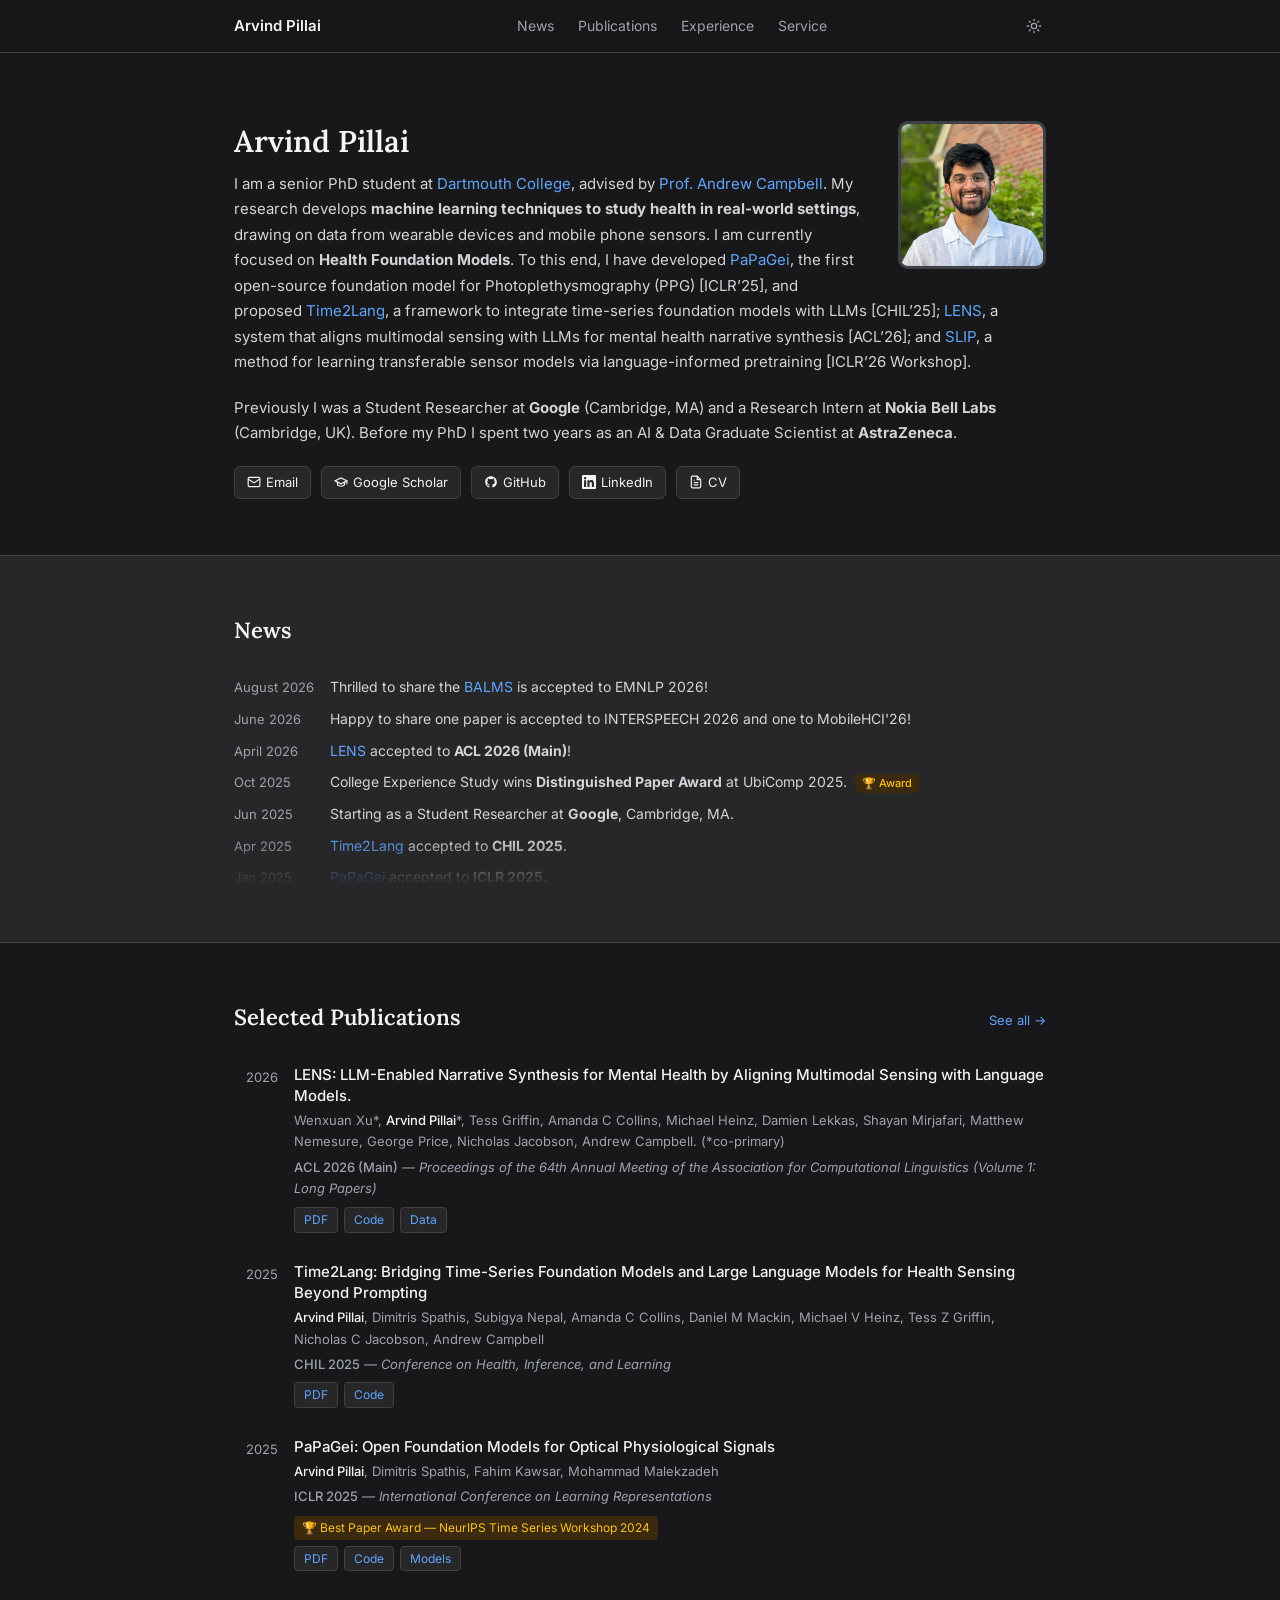
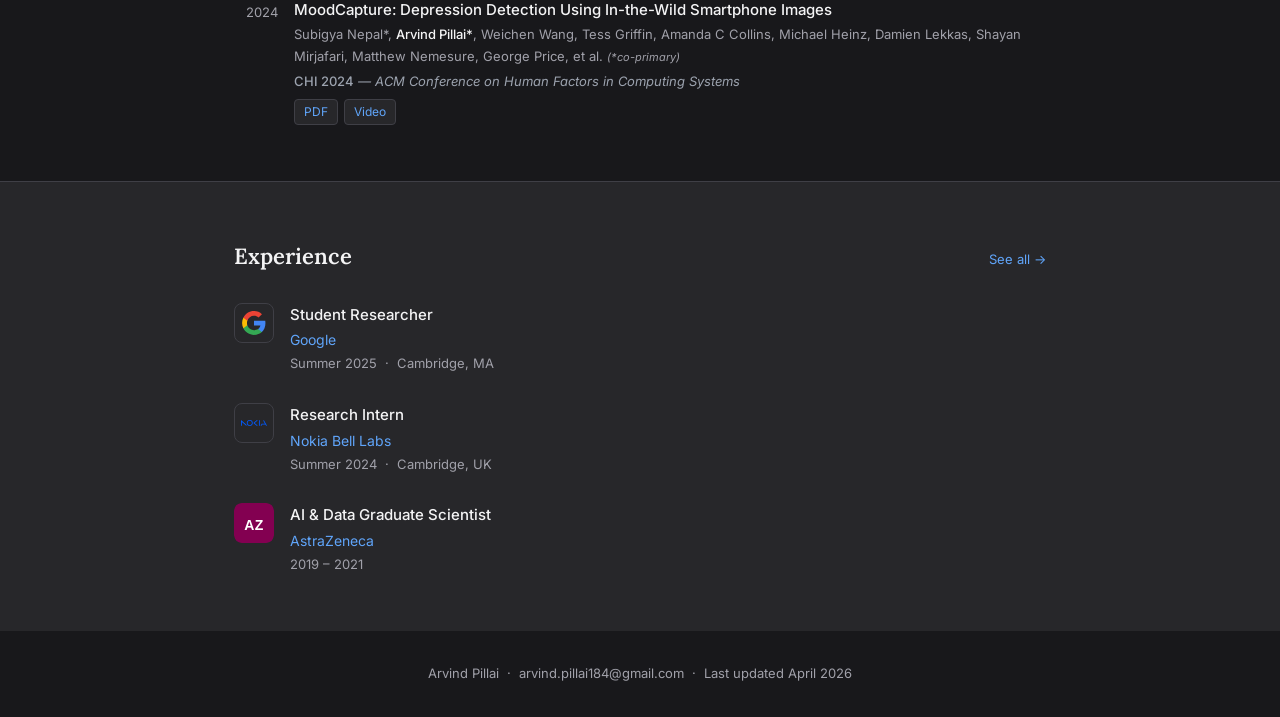
==== commit 39f36fbc: "Adding BALMS" ====
--- a/index.html
+++ b/index.html
@@ -68,7 +68,7 @@
             <svg width="14" height="14" viewBox="0 0 24 24" fill="currentColor"><path d="M20.447 20.452h-3.554v-5.569c0-1.328-.027-3.037-1.852-3.037-1.853 0-2.136 1.445-2.136 2.939v5.667H9.351V9h3.414v1.561h.046c.477-.9 1.637-1.85 3.37-1.85 3.601 0 4.267 2.37 4.267 5.455v6.286zM5.337 7.433a2.062 2.062 0 0 1-2.063-2.065 2.064 2.064 0 1 1 2.063 2.065zm1.782 13.019H3.555V9h3.564v11.452zM22.225 0H1.771C.792 0 0 .774 0 1.729v20.542C0 23.227.792 24 1.771 24h20.451C23.2 24 24 23.227 24 22.271V1.729C24 .774 23.2 0 22.222 0h.003z"/></svg>
             LinkedIn
           </a>
-          <a href="assets/Arvind_CV_26040610.pdf" target="_blank">
+          <a href="assets/Arvind_CV_260909.pdf" target="_blank">
             <svg width="14" height="14" viewBox="0 0 24 24" fill="none" stroke="currentColor" stroke-width="2"><path d="M14 2H6a2 2 0 0 0-2 2v16a2 2 0 0 0 2 2h12a2 2 0 0 0 2-2V8z"/><polyline points="14 2 14 8 20 8"/><line x1="16" y1="13" x2="8" y2="13"/><line x1="16" y1="17" x2="8" y2="17"/><polyline points="10 9 9 9 8 9"/></svg>
             CV
           </a>
@@ -83,6 +83,10 @@
   <div class="container">
     <h2>News</h2>
     <div class="news-scroll"><div class="news-list">
+      <div class="news-item">
+        <span class="news-date">August 2026</span>
+        <span class="news-text">Thrilled to share the <a href="https://arxiv.org/abs/2608.27219">BALMS</a> is accepted to EMNLP 2026!</span>
+      </div>
       <div class="news-item">
         <span class="news-date">June 2026</span>
         <span class="news-text">Happy to share one paper is accepted to INTERSPEECH 2026 and one to MobileHCI'26!</span>
